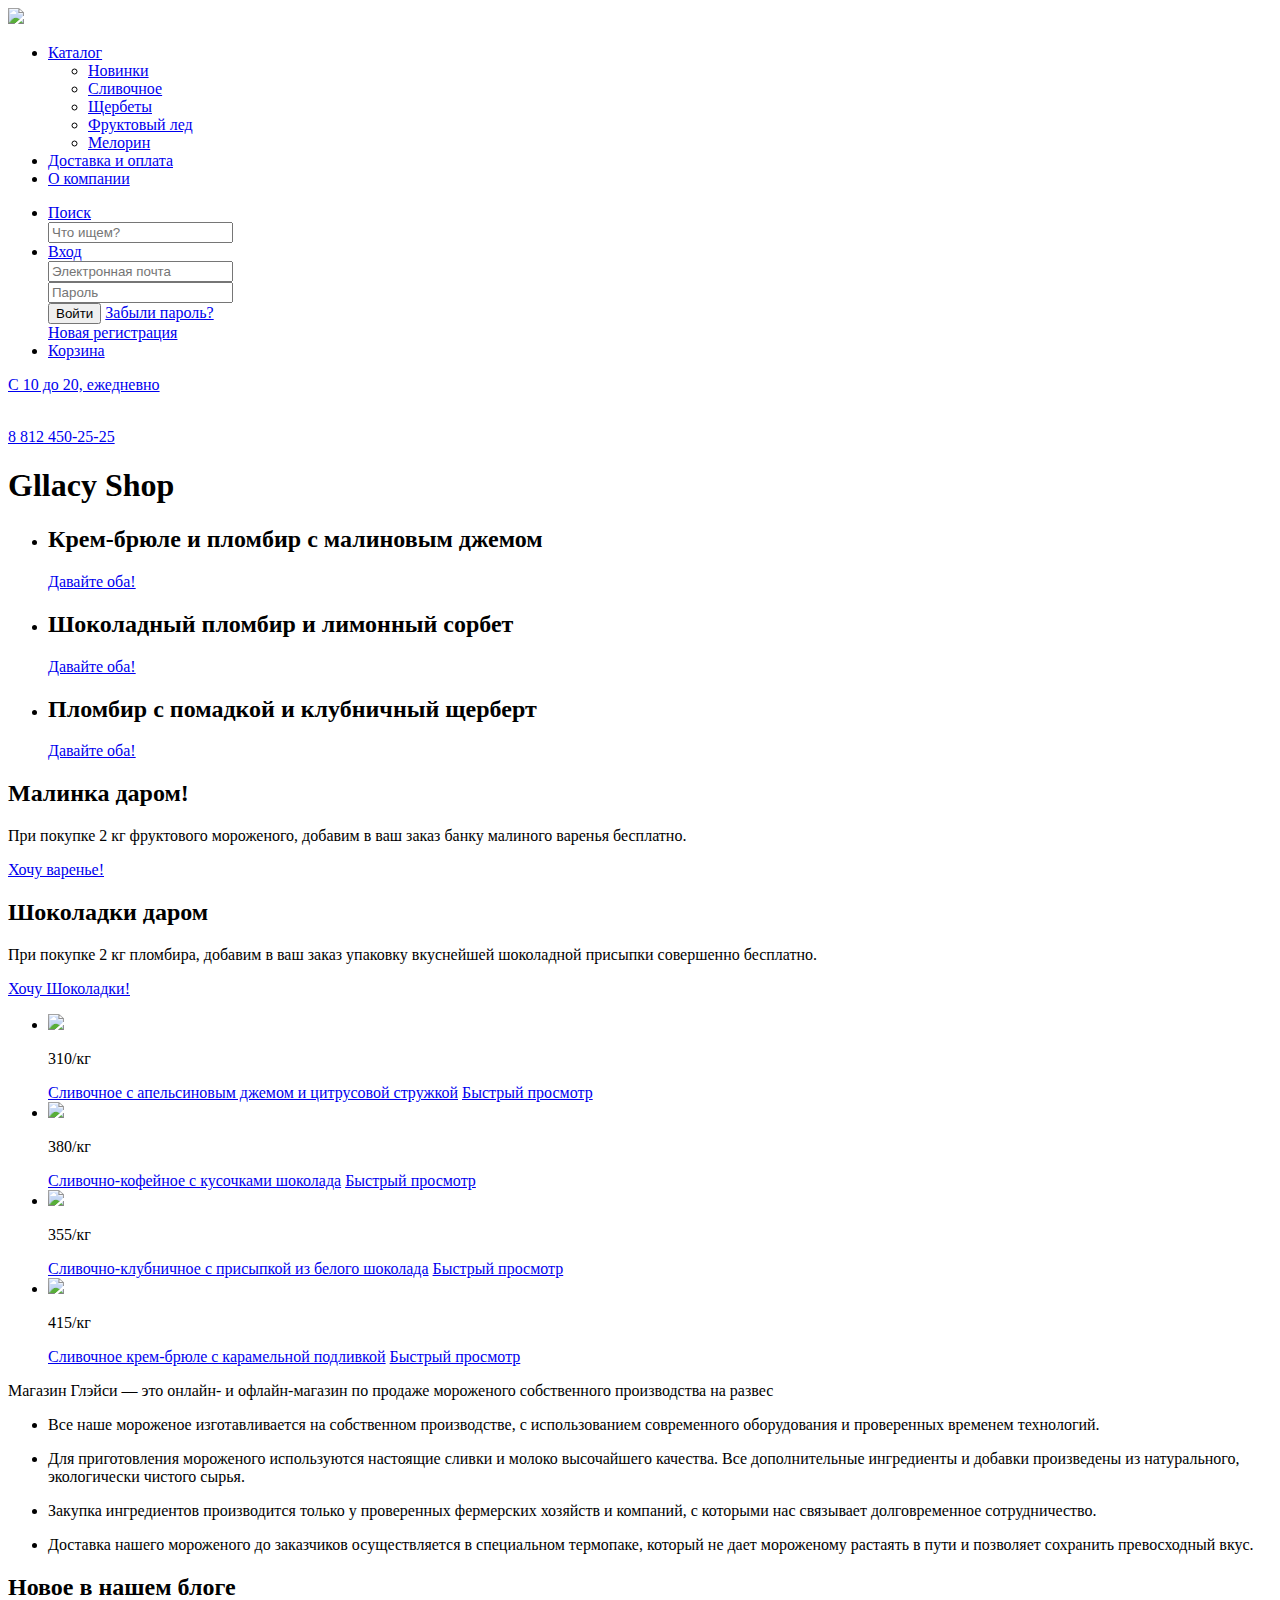
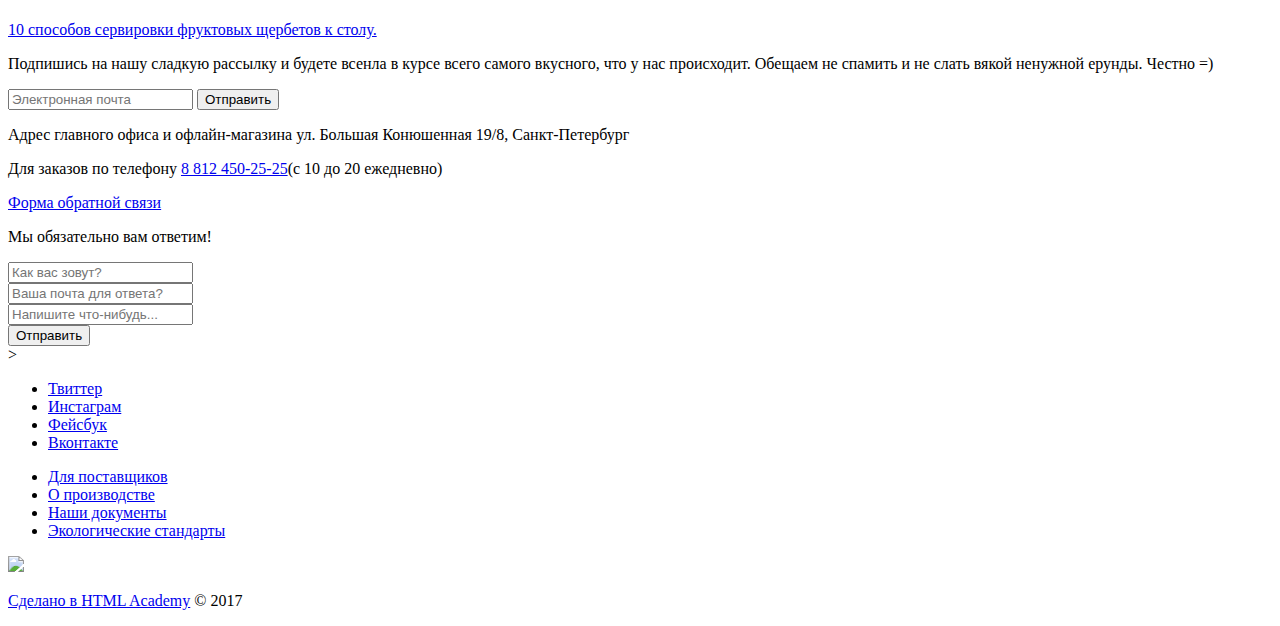
==== index.html @ 9ed61029 "initial layout" ====
<!DOCTYPE html>
<html lang="ru">

<head>
    <meta charset="utf-8">
    <title>Gllacy Shop</title>
</head>

<body>
    <header class="main-header">
        <nav class="main-navigation">
            <a class="main-header-logo">
                <img src="img/">
            </a>
            <ul class="site-navigation">
                <li><a href="catalog.html">Каталог</a></li>
                <ul class="catalog-navigation">
                    <li><a href="Ссылка">Новинки</a></li>
                    <li><a href="Ссылка">Сливочное</a></li>
                    <li><a href="=Ссылка">Щербеты</a></li>
                    <li><a href="Ссылка">Фруктовый лед</a></li>
                    <li><a href="Ссылка">Мелорин</a></li>
                </ul>
                <li><a href="shipping_payment.html">Доставка и оплата</a></li>
                <li><a href="company.html">О компании</a></li>
            </ul>
        </nav>
        <section class="user-block">
            <ul class="user-navigation">
                <li>
                    <a href="search.html">Поиск</a>
                    <form action="########" method="get">
                        <input type="search" name="search" placeholder="Что ищем?">
                    </form>
                </li>
                <li>
                    <a href="login.html">Вход</a>
                    <form action="######" method="post">
                        <input type="email" name="login" placeholder="Электронная почта">
                        <br>
                        <input type="password" name="password" placeholder="Пароль">
                        <br>
                        <input type="submit" value="Войти" class="btn">
                        <a href="#####">Забыли пароль?</a>
                        <br>
                        <a href="####3">Новая регистрация</a>
                    </form>
                </li>
                <li><a href="bucket.html">Корзина</li>
            </ul>
        </section>
        <div class="schedule">
            <p>С 10 до 20, ежедневно</p><br>
            <a href="tel:+78124502525">8 812 450-25-25</a>
        </div>
    </header>
    <main>
        <section class="slider">
            <h1 class="hidden">Gllacy Shop</h1>
            <ul class="slider_list">
                <li class="slider_list_item>">
                    <h2>Крем-брюле и пломбир с малиновым джемом</h2>
                    <a href="Ссылка">Давайте оба!</a>
                </li>
                <li class="slider_list_item">
                    <h2>Шоколадный пломбир и лимонный сорбет</h2>
                    <a href="Ссылка">Давайте оба!</a>
                </li>
                <li class="slider_list_item">
                    <h2>Пломбир с помадкой и клубничный щерберт</h2>
                    <a href="Ссылка" class="btn">Давайте оба!</a>
                </li>
            </ul>
        </section>
        <section class="stock">
            <div>
                <h2>Малинка даром!</h2>
                <p>При покупке 2 кг фруктового мороженого,
                    добавим в ваш заказ банку малиного варенья бесплатно.</p>
                <a href="Ссылка" class="btn">Хочу варенье!</a>
            </div>
            <div>
                <h2>Шоколадки даром</h2>
                <p>При покупке 2 кг пломбира,
                    добавим в ваш заказ упаковку вкуснейшей шоколадной присыпки совершенно бесплатно.</p>
                <a href="Ссылка" class="btn">Хочу Шоколадки!</a>
            </div>
        </section>
        <section class="hits">
            <ul>
                <li>
                    <img src="Ссылка">
                    <p>310<span class="kg">/кг</span></p>
                    <a href="Ссылка">Сливочное с апельсиновым джемом и цитрусовой стружкой</a>
                    <a href="Ссылка">Быстрый просмотр</a>
                </li>
                <li>
                    <img src="Ссылка">
                    <p>380<span class="kg">/кг</span></p>
                    <a href="Ссылка">Сливочно-кофейное с кусочками шоколада</a>
                    <a href="Ссылка">Быстрый просмотр</a>
                </li>
                <li>
                    <img src="Ссылка">
                    <p>355<span class="kg">/кг</span></p>
                    <a href="Ссылка">Сливочно-клубничное с присыпкой из белого шоколада</a>
                    <a href="Ссылка">Быстрый просмотр</a>
                </li>
                <li>
                    <img src="Ссылка">
                    <p>415<span class="kg">/кг</span></p>
                    <a href="Ссылка">Сливочное крем-брюле с карамельной подливкой</a>
                    <a href="Ссылка">Быстрый просмотр</a>
                </li>
            </ul>
        </section>
        <section class="advantages">
            <p>Магазин Глэйси — это онлайн- и офлайн-магазин по продаже мороженого собственного производства
                на развес</p>
            <ul>
                <li>
                    <p>Все наше мороженое изготавливается на собственном производстве,
                        с использованием современного оборудования и проверенных временем технологий.</p>
                </li>
                <li>
                    <p>Для приготовления мороженого используются настоящие сливки и молоко высочайшего качества.
                        Все дополнительные ингредиенты и добавки произведены из натурального,
                        экологически чистого сырья.</p>
                </li>
                <li>
                    <p>Закупка ингредиентов производится только у проверенных фермерских хозяйств и компаний,
                        с которыми нас связывает долговременное сотрудничество.</p>
                </li>
                <li>
                    <p>Доставка нашего мороженого до заказчиков осуществляется в специальном термопаке,
                        который не дает мороженому растаять в пути и позволяет сохранить превосходный вкус.</p>
                </li>
            </ul>
        </section>
        <article class="blog">
            <h2>Новое в нашем блоге</h2>
            <a href="Ссылка">10 способов сервировки фруктовых щербетов к столу.</a>
        </article>
        <section class="mailing">
            <p>Подпишись на нашу сладкую рассылку и будете всенла в курсе всего самого вкусного,
                что у нас происходит. Обещаем не спамить и не слать вякой ненужной ерунды. Честно =)</p>
            <form action="####" method="post">
                <input type="email" placeholder="Электронная почта">
                <input type="button" value="Отправить" class="btn">
            </form>
        </section>
        <section class="map">
            <div class="feedback">
                <p>Адрес главного офиса и офлайн-магазина ул. Большая Конюшенная 19/8, Санкт-Петербург</p>
                <p>Для заказов по телефону <a href="tel:+78124502525">8 812 450-25-25</a>(с 10 до 20 ежедневно)</p>
                <a href="####" class="btn">Форма обратной связи</a>
                <div class="feedback-form">
                    <form action="####" method="post">
                        <p>Мы обязательно вам ответим!</p>
                        <input type="text" name="name" placeholder="Как вас зовут?">
                        <br>
                        <input type="email" name="email" placeholder="Ваша почта для ответа?">
                        <br>
                        <input type="text" name="message" placeholder="Напишите что-нибудь...">
                        <br>
                        <input type="button" value="Отправить" class="btn">
                        <br>
                    </form>>
                </div>
            </div>
        </section>
    </main>
    <footer>
        <section class="socials">
            <ul>
                <li>
                    <a href="Ссылка">Твиттер</a>
                </li>
                <li>
                    <a href="Ссылка">Инстаграм</a>
                </li>
                <li>
                    <a href="Ссылка">Фейсбук</a>
                </li>
                <li>
                    <a href="Ссылка">Вконтакте</a>
                </li>
            </ul>
        </section>
        <section class="documents">
            <ul>
                <li>
                    <a href="Ссылка">Для поставщиков</a>
                </li>
                <li>
                    <a href="Ссылка">О производстве</a>
                </li>
                <li>
                    <a href="Ссылка">Наши документы</a>
                </li>
                <li>
                    <a href="Ссылка">Экологические стандарты</a>
                </li>
            </ul>
        </section>
        <div class="logo-html">
            <a href="####">
                <img src="####">
                <p>
                    Сделано в <a href="###">HTML Academy</a> © 2017
                </p>
            </a>
        </div>
    </footer>
</body>

</html>
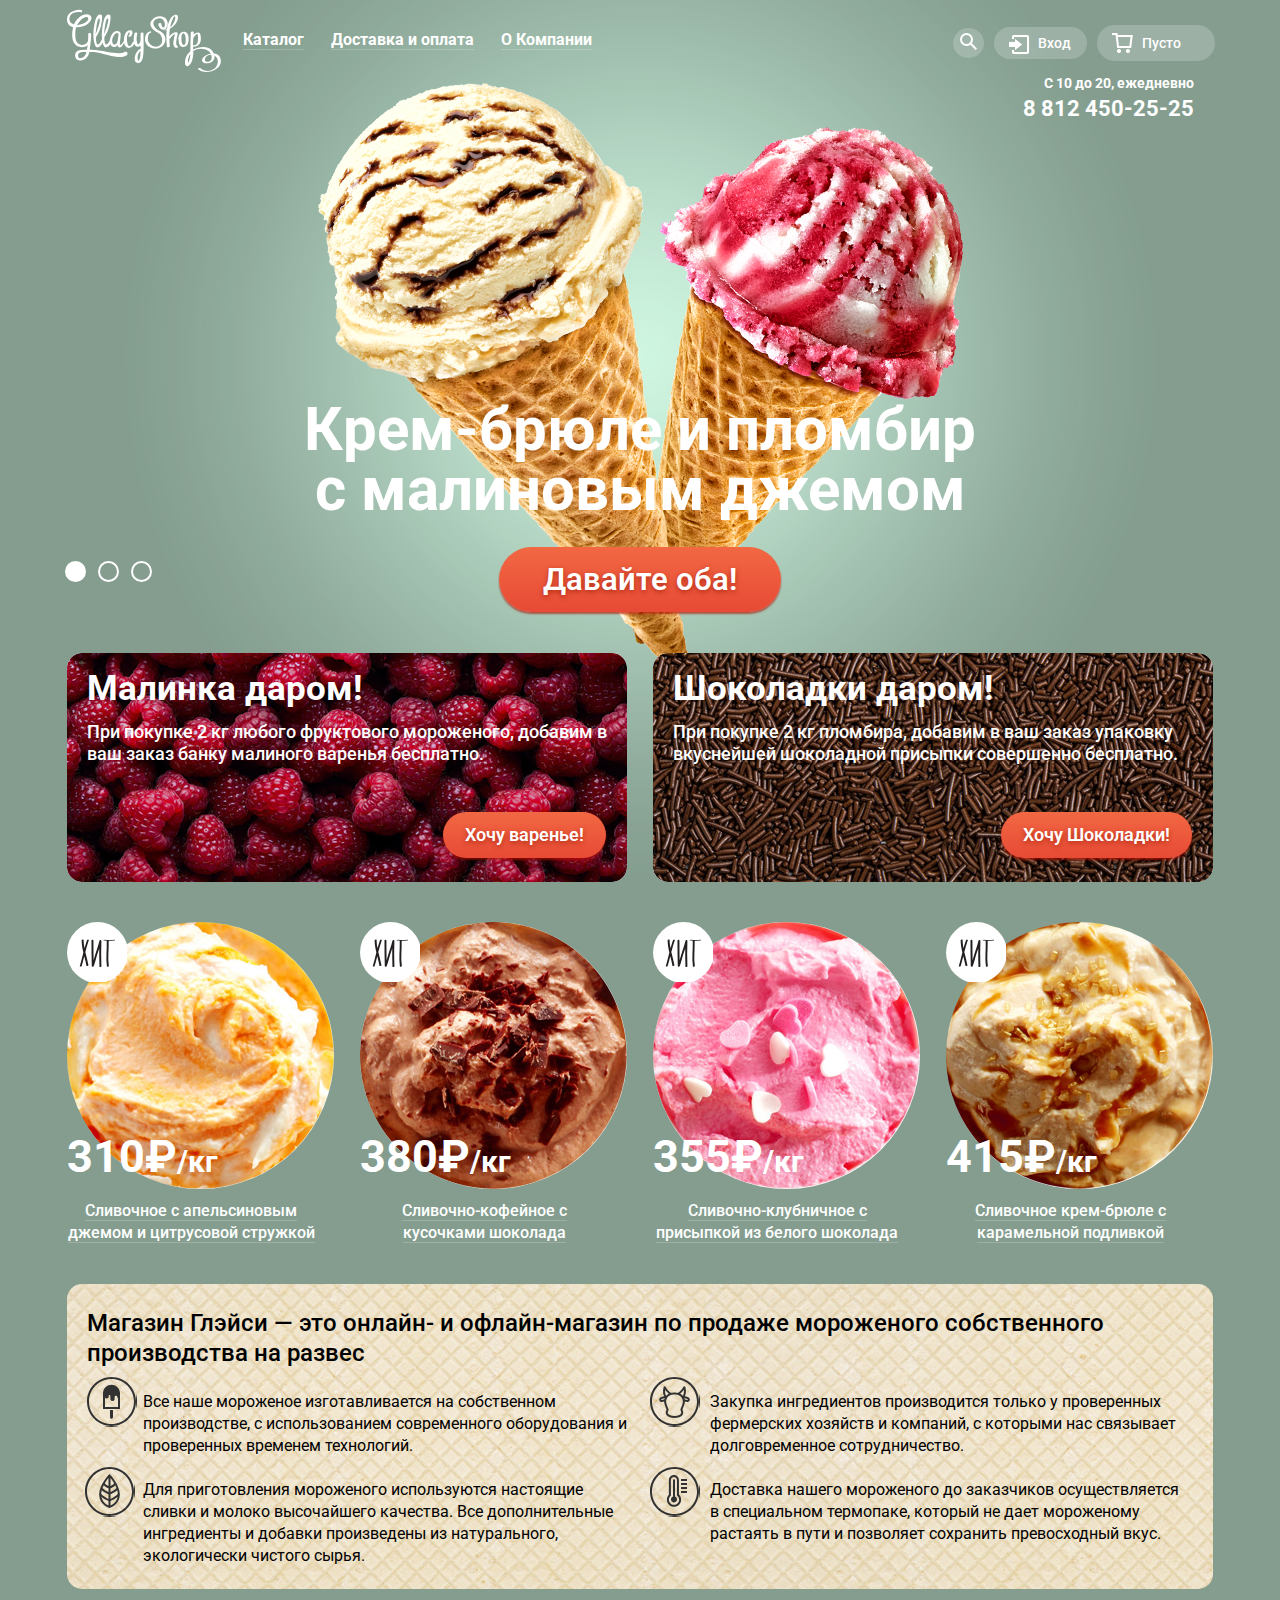
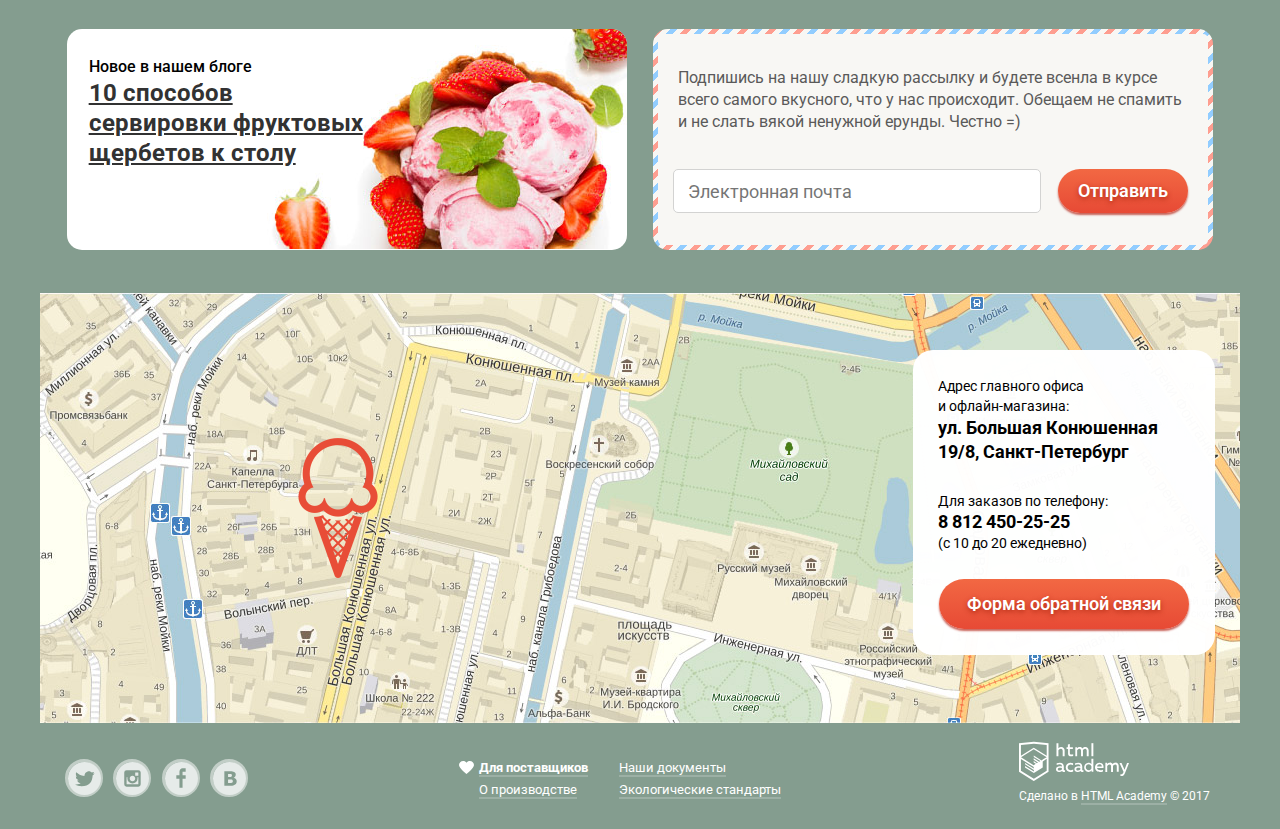
==== commit 06d422d2: "added html, css, js" ====
--- a/index.html
+++ b/index.html
@@ -4,214 +4,317 @@
 <head>
     <meta charset="utf-8">
     <title>Gllacy Shop</title>
+    <link href="https://fonts.googleapis.com/css?family=Roboto:400,500,700&display=swap&subset=cyrillic"
+        rel="stylesheet">
+    <link href="css/normalize.css" rel="stylesheet">
+    <link href="css/style.min.css" rel="stylesheet">
 </head>
 
 <body>
-    <header class="main-header">
-        <nav class="main-navigation">
-            <a class="main-header-logo">
-                <img src="img/">
-            </a>
-            <ul class="site-navigation">
-                <li><a href="catalog.html">Каталог</a></li>
-                <ul class="catalog-navigation">
-                    <li><a href="Ссылка">Новинки</a></li>
-                    <li><a href="Ссылка">Сливочное</a></li>
-                    <li><a href="=Ссылка">Щербеты</a></li>
-                    <li><a href="Ссылка">Фруктовый лед</a></li>
-                    <li><a href="Ссылка">Мелорин</a></li>
-                </ul>
-                <li><a href="shipping_payment.html">Доставка и оплата</a></li>
-                <li><a href="company.html">О компании</a></li>
-            </ul>
-        </nav>
-        <section class="user-block">
-            <ul class="user-navigation">
-                <li>
-                    <a href="search.html">Поиск</a>
-                    <form action="########" method="get">
-                        <input type="search" name="search" placeholder="Что ищем?">
-                    </form>
-                </li>
-                <li>
-                    <a href="login.html">Вход</a>
-                    <form action="######" method="post">
-                        <input type="email" name="login" placeholder="Электронная почта">
-                        <br>
-                        <input type="password" name="password" placeholder="Пароль">
-                        <br>
-                        <input type="submit" value="Войти" class="btn">
-                        <a href="#####">Забыли пароль?</a>
-                        <br>
-                        <a href="####3">Новая регистрация</a>
-                    </form>
-                </li>
-                <li><a href="bucket.html">Корзина</li>
-            </ul>
-        </section>
-        <div class="schedule">
-            <p>С 10 до 20, ежедневно</p><br>
-            <a href="tel:+78124502525">8 812 450-25-25</a>
-        </div>
-    </header>
-    <main>
-        <section class="slider">
-            <h1 class="hidden">Gllacy Shop</h1>
-            <ul class="slider_list">
-                <li class="slider_list_item>">
-                    <h2>Крем-брюле и пломбир с малиновым джемом</h2>
-                    <a href="Ссылка">Давайте оба!</a>
-                </li>
-                <li class="slider_list_item">
-                    <h2>Шоколадный пломбир и лимонный сорбет</h2>
-                    <a href="Ссылка">Давайте оба!</a>
-                </li>
-                <li class="slider_list_item">
-                    <h2>Пломбир с помадкой и клубничный щерберт</h2>
-                    <a href="Ссылка" class="btn">Давайте оба!</a>
-                </li>
-            </ul>
-        </section>
-        <section class="stock">
-            <div>
-                <h2>Малинка даром!</h2>
-                <p>При покупке 2 кг фруктового мороженого,
-                    добавим в ваш заказ банку малиного варенья бесплатно.</p>
-                <a href="Ссылка" class="btn">Хочу варенье!</a>
+    <input class="visually-hidden" type="radio" id="product-1" name="toggle" checked>
+    <input class="visually-hidden" type="radio" id="product-2" name="toggle">
+    <input class="visually-hidden" type="radio" id="product-3" name="toggle">
+    <div class="wrapper-index">
+        <header class="main-header">
+            <nav class="main-navigation">
+                <a><img src="img/Logo.svg" class="main-header-logo" alt="Gllacy Shop"></a>
+                <ul class="site-navigation">
+                    <li>
+                        <a href="catalog.html">Каталог</a>
+                        <ul class="catalog-navigation">
+                            <li><a href="catalog.html">Новинки</a></li>
+                            <li><a href="catalog.html">Сливочное</a></li>
+                            <li><a href="catalog.html">Щербеты</a></li>
+                            <li><a href="catalog.html">Фруктовый лед</a></li>
+                            <li><a href="catalog.html">Мелорин</a></li>
+                        </ul>
+                    </li>
+                    <li><a href="#">Доставка и оплата</a></li>
+                    <li><a href="#">О Компании</a></li>
+                </ul>
+            </nav>
+            <section class="user-block">
+                <ul class="user-navigation">
+                    <li class="search">
+                        <a href="#">
+                            <span class="visually-hidden">Поиск</span>
+                            <svg xmlns="http://www.w3.org/2000/svg" xmlns:xlink="http://www.w3.org/1999/xlink"
+                                width="17" height="17" viewBox="0 0 17 17">
+                                <path fill="#FFF"
+                                    d="M16.958 15.527L11.75 10.32A6.455 6.455 0 0 0 13 6.5 6.5 6.5 0 1 0 6.5 13a6.465 6.465 0 0 0 3.839-1.263l5.205 5.204 1.414-1.414zM6.5 11C4.019 11 2 8.981 2 6.5S4.019 2 6.5 2 11 4.019 11 6.5 8.981 11 6.5 11z" />
+                            </svg>
+                        </a>
+                        <section class="search-popup">
+                            <form name="search" action="#" method="get">
+                                <label class="visually-hidden" for="search">Поиск</label>
+                                <input type="search" name="search-field" placeholder="Что ищем?" id="search"
+                                    class="field">
+                            </form>
+                        </section>
+                    </li>
+                    <li class="entrance">
+                        <a href="#" class="entrance-button">
+                            <span class="userNav-icons">Вход</span>
+                        </a>
+                        <section class="login-section">
+                            <form action="#" method="post" class="login-section-form">
+                                <div class="logpass-form">
+                                    <label class="visually-hidden" for="login">Электронная почта</label>
+                                    <input type="email" name="login" placeholder="Электронная почта" id="login"
+                                        class="field" required>
+                                </div>
+                                <div class="logpass-form">
+                                    <label class="visually-hidden" for="pass">Пароль</label>
+                                    <input type="password" name="password" placeholder="Пароль" id="pass" class="field"
+                                        required>
+                                </div>
+                                <div class="login-bottom">
+                                    <button type="submit" class="button">Войти</button>
+                                    <div>
+                                        <a href="#">Забыли пароль?</a>
+                                        <a href="#">Новая регистрация</a>
+                                    </div>
+                                </div>
+                            </form>
+                        </section>
+                    </li>
+                    <li class="bucket bucket-empty">
+                        <a href="#" class="bucket-icon">
+                            <span class="userNav-icons">Пусто</span>
+                            <span class="visually-hidden">Корзина</span>
+                        </a>
+                    </li>
+                </ul>
+            </section>
+            <div class="schedule">
+                <p>С 10 до 20, ежедневно</p>
+                <a href="tel:+78124502525">8 812 450-25-25</a>
             </div>
-            <div>
-                <h2>Шоколадки даром</h2>
-                <p>При покупке 2 кг пломбира,
-                    добавим в ваш заказ упаковку вкуснейшей шоколадной присыпки совершенно бесплатно.</p>
-                <a href="Ссылка" class="btn">Хочу Шоколадки!</a>
+        </header>
+        <main class="container">
+            <section class="slider">
+                <div class="slider-controls">
+                    <label for="product-1">Первый</label>
+                    <label for="product-2">Второй</label>
+                    <label for="product-3">Третий</label>
+                </div>
+                <ul class="slider-list">
+                    <li class="slider-item slide" id="slide1">
+                        <h3>Крем-брюле и пломбир с малиновым джемом</h3>
+                        <a class="button slide-button" href="catalog.html">Давайте оба!</a>
+                    </li>
+                    <li class="slider-item slide" id="slide2">
+                        <h3>Шоколадный пломбир и лимонный сорбет</h3>
+                        <a class="button slide-button" href="catalog.html">Давайте оба!</a>
+                    </li>
+                    <li class="slider-item slide" id="slide3">
+                        <h3>Пломбир с помадкой и клубничный щерберт</h3>
+                        <a class="button slide-button" href="catalog.html">Давайте оба!</a>
+                    </li>
+                </ul>
+            </section>
+            <h1 class="visually-hidden">Gllacy Shop магазин мороженого</h1>
+            <section class="stock">
+                <h2 class="visually-hidden">Акции и спецпредложения</h2>
+                <div class="rectangle-block">
+                    <h3>Малинка даром!</h3>
+                    <p>При покупке 2 кг любого фруктового мороженого,
+                        добавим в ваш заказ банку малиного варенья бесплатно.</p>
+                    <a href="catalog.html" class="button button-stock">Хочу варенье!</a>
+                </div>
+                <div class="rectangle-block">
+                    <h3>Шоколадки даром!</h3>
+                    <p>При покупке 2 кг пломбира,
+                        добавим в ваш заказ упаковку вкуснейшей шоколадной присыпки совершенно бесплатно.</p>
+                    <a href="catalog.html" class="button button-stock">Хочу Шоколадки!</a>
+                </div>
+            </section>
+            <section class="ice-cream hits">
+                <h3 class="visually-hidden">Хиты из магазина Gllacy</h3>
+                <ul>
+                    <li>
+                        <img src="img/hit-ice-cream_1.jpg" alt="Сливочное с апельсиновым джемом и цитрусовой
+                        стружкой">
+                        <p class="price">310&#8381;<span class="kg">/кг</span></p>
+                        <p class="ice-cream-text"><a href="catalog.html">Сливочное с апельсиновым джемом и цитрусовой
+                                стружкой</a></p>
+                        <a href="catalog.html" class="button button-card">Быстрый просмотр</a>
+                    </li>
+                    <li>
+                        <img src="img/hit-ice-cream_2.jpg" alt="Сливочно-кофейное с кусочками шоколада">
+                        <p class="price">380&#8381;<span class="kg">/кг</span></p>
+                        <p class="ice-cream-text"><a href="catalog.html">Сливочно-кофейное с кусочками шоколада</a></p>
+                        <a href="catalog.html" class="button button-card">Быстрый просмотр</a>
+                    </li>
+                    <li>
+                        <img src="img/hit-ice-cream_3.jpg" alt="Сливочно-клубничное с присыпкой из белого
+                        шоколада">
+                        <p class="price">355&#8381;<span class="kg">/кг</span></p>
+                        <p class="ice-cream-text"><a href="catalog.html">Сливочно-клубничное с присыпкой из белого
+                                шоколада</a></p>
+                        <a href="catalog.html" class="button button-card">Быстрый просмотр</a>
+                    </li>
+                    <li>
+                        <img src="img/hit-ice-cream_4.jpg" alt="Сливочное крем-брюле с карамельной
+                        подливкой">
+                        <p class="price">415&#8381;<span class="kg">/кг</span></p>
+                        <p class="ice-cream-text"><a href="catalog.html">Сливочное крем-брюле с карамельной
+                                подливкой</a></p>
+                        <a href="catalog.html" class="button button-card">Быстрый просмотр</a>
+                    </li>
+                </ul>
+            </section>
+            <section class="advantages">
+                <h2>Магазин Глэйси — это онлайн- и офлайн-магазин по продаже мороженого собственного производства
+                    на развес</h2>
+                <ul>
+                    <li>
+                        <p>Все наше мороженое изготавливается на собственном производстве,
+                            с использованием современного оборудования и проверенных временем технологий.</p>
+                    </li>
+                    <li>
+                        <p>Закупка ингредиентов производится только у проверенных фермерских хозяйств и компаний,
+                            с которыми нас связывает долговременное сотрудничество.</p>
+                    </li>
+                    <li>
+                        <p>Для приготовления мороженого используются настоящие сливки и молоко высочайшего качества.
+                            Все дополнительные ингредиенты и добавки произведены из натурального,
+                            экологически чистого сырья.</p>
+                    </li>
+                    <li>
+                        <p>Доставка нашего мороженого до заказчиков осуществляется в специальном термопаке,
+                            который не дает мороженому растаять в пути и позволяет сохранить превосходный вкус.</p>
+                    </li>
+                </ul>
+            </section>
+            <section class="additional-info">
+                <article class="blog">
+                    <h3>Новое в нашем блоге</h3>
+                    <a href="Ссылка">10 способов сервировки фруктовых щербетов к столу</a>
+                </article>
+                <section class="mailing">
+                    <h3 class="visually-hidden">Почтовая рассылка</h3>
+                    <div class="background-blog">
+                        <p>Подпишись на нашу сладкую рассылку и будете всенла в курсе всего самого вкусного,
+                            что у нас происходит. Обещаем не спамить и не слать вякой ненужной ерунды. Честно =)</p>
+                        <form action="#" method="post">
+                            <input type="email" placeholder="Электронная почта" class="email-place field" required>
+                            <button type="submit" class="button button-mail">Отправить</button>
+                        </form>
+                    </div>
+                </section>
+            </section>
+            <section class="map">
+                <h3 class="visually-hidden">Местонахождение магазина Gllacy</h3>
+                <iframe
+                    src="https://www.google.com/maps/embed?pb=!1m18!1m12!1m3!1d1497.2521644291255!2d30.323562654262417!3d59.93891391228597!2m3!1f0!2f0!3f0!3m2!1i1024!2i768!4f13.1!3m3!1m2!1s0x4696310fca145cc1%3A0x42b32648d8238007!2z0JHQvtC70YzRiNCw0Y8g0JrQvtC90Y7RiNC10L3QvdCw0Y8g0YPQuy4sIDE5LzgsINCh0LDQvdC60YIt0J_QtdGC0LXRgNCx0YPRgNCzLCAxOTExODY!5e0!3m2!1sru!2sru!4v1574686358685!5m2!1sru!2sru"
+                    width="1200" height="430" style="border:0;" allowfullscreen=""></iframe>
+                <div class="feedback">
+                    <p>Адрес главного офиса<br>и офлайн-магазина:<br><span>ул. Большая Конюшенная 19/8,
+                            Санкт-Петербург</span></p>
+                    <p>Для заказов по телефону:<br><a href="tel:+78124502525" class="telephone">8 812
+                            450-25-25</a><br>(с 10 до 20
+                        ежедневно)</p>
+                    <a href="#" class="feedback-open button">Форма обратной связи</a>
+                    <div class="feedback-form">
+                        <form action="#" method="post" class="feedback-form-opened">
+                            <h3>Мы обязательно вам ответим!</h3>
+                            <button class="feedback-form-close" type="button">Закрыть</button>
+                            <label class="visually-hidden" for="response-name">Как вас зовут?</label>
+                            <input type="text" name="name" placeholder="Как вас зовут?" id="response-name"
+                                class="field">
+                            <label class="visually-hidden" for="response-email">Ваша почта для ответа?</label>
+                            <input type="email" name="email" placeholder="Ваша почта для ответа?" id="response-email"
+                                class="field">
+                            <label class="visually-hidden" for="response">Напишите что-нибудь</label>
+                            <textarea name="message" placeholder="Напишите что-нибудь..." id="response"
+                                class="field"></textarea>
+                            <button type="submit" class="button">Отправить</button>
+                        </form>
+                    </div>
+                    <div class="overlay"></div>
+                </div>
+            </section>
+        </main>
+        <footer>
+            <section class="socials">
+                <ul>
+                    <li>
+                        <a href="https://twitter.com/">
+                            <span class="visually-hidden">Twitter</span>
+                            <svg xmlns="http://www.w3.org/2000/svg" width="34" height="34" viewBox="0 0 33 33">
+                                <path class="icon-path"
+                                    d="M16 0C7.164 0 0 7.164 0 16c0 8.837 7.164 16 16 16 8.837 0 16-7.163 16-16 0-8.836-7.163-16-16-16zm7.944 12.809c-.251 6.516-3.463 10.832-10.992 10.702h-.486c-.447 0-4.543-.443-5.344-1.823 2.479.19 4.247-.406 5.12-1.136-1.048-.289-2.923-.461-3.251-2.848.384.104.618.221 1.299.113-1.307-.824-2.758-1.519-2.679-3.643.311.317 1.164.518 1.46.457-.768-.233-2.149-3.244-.974-4.781 1.984 1.79 4.075 3.482 7.804 3.643.227-2.214 1.24-3.699 3.168-4.325 1.84-.479 3.255.26 3.901 1.138.737-.224 1.453-.466 2.193-.685-.004.833-.569 1.463-.935 1.709.747.165 1.423-.475 1.423-.475-.184.963-1.094 1.725-1.707 1.954z" />
+                            </svg>
+                        </a>
+                    </li>
+                    <li>
+                        <a href="https://instagram.com">
+                            <span class="visually-hidden">Instagram</span>
+                            <svg xmlns="http://www.w3.org/2000/svg" width="34" height="34" viewBox="0 0 33 33">
+                                <g class="icon-path">
+                                    <path
+                                        d="M20.916 16a4.938 4.938 0 1 1-9.877 0c0-.394.051-.773.138-1.14h-.897v6.838h11.396V14.86h-.897c.086.367.137.746.137 1.14z" />
+                                    <path
+                                        d="M15.978 18.659c1.466 0 2.659-1.193 2.659-2.659s-1.193-2.659-2.659-2.659c-1.466 0-2.659 1.193-2.659 2.659s1.192 2.659 2.659 2.659zM18.637 10.302h3.039v3.039h-3.039z" />
+                                    <path
+                                        d="M16 0C7.164 0 0 7.164 0 16c0 8.837 7.164 16 16 16 8.837 0 16-7.163 16-16 0-8.836-7.163-16-16-16zm7.955 21.698a2.285 2.285 0 0 1-2.279 2.279H10.279A2.285 2.285 0 0 1 8 21.698V10.302a2.286 2.286 0 0 1 2.279-2.279h11.396a2.286 2.286 0 0 1 2.279 2.279v11.396z" />
+                                </g>
+                            </svg>
+                        </a>
+                    </li>
+                    <li>
+                        <a href="https://facebook.com">
+                            <span class="visually-hidden">Facebook</span>
+                            <svg xmlns="http://www.w3.org/2000/svg" width="34" height="34" viewBox="0 0 33 33">
+                                <path class="icon-path"
+                                    d="M16 0C7.164 0 0 7.163 0 16s7.164 16 16 16c8.837 0 16-7.164 16-16S24.837 0 16 0zm4.062 9.455h-3.021v3.444h3.021v3.445h-3.021v8.61H14.02v-8.61H11v-3.445h3.021V9.455c0-1.902 1.353-3.445 3.021-3.445h3.021v3.445z" />
+                            </svg>
+                        </a>
+                    </li>
+                    <li>
+                        <a href="https://vk.com">
+                            <span class="visually-hidden">Vk</span>
+                            <svg xmlns="http://www.w3.org/2000/svg" width="34" height="34" viewBox="0 0 33 33">
+                                <g class="icon-path">
+                                    <path
+                                        d="M16.637 14.495c.402-.019.719-.082.951-.188.326-.145.54-.33.641-.559.101-.229.15-.496.15-.797 0-.232-.058-.465-.174-.697-.116-.232-.322-.405-.617-.517-.264-.1-.592-.155-.984-.165a76.242 76.242 0 0 0-1.652-.014h-.339v2.965h.565c.571 0 1.057-.009 1.459-.028zM18.118 17.084c-.282-.081-.672-.125-1.166-.132a127.97 127.97 0 0 0-1.55-.009h-.79v3.493h.264c1.014 0 1.74-.003 2.18-.009a3.2 3.2 0 0 0 1.212-.245c.377-.157.633-.364.774-.625s.214-.562.214-.9c0-.446-.088-.788-.261-1.03-.17-.241-.464-.423-.877-.543z" />
+                                    <path
+                                        d="M16 0C7.164 0 0 7.164 0 16c0 8.837 7.164 16 16 16 8.837 0 16-7.163 16-16 0-8.836-7.163-16-16-16zm6.602 20.531a3.73 3.73 0 0 1-1.124 1.327c-.552.415-1.161.71-1.823.886s-1.501.264-2.519.264h-6.121V8.987h5.443c1.13 0 1.957.038 2.48.113a5.126 5.126 0 0 1 1.561.5c.533.27.929.632 1.189 1.087.26.455.392.975.392 1.558 0 .678-.179 1.278-.536 1.795-.358.518-.863.92-1.517 1.208v.075c.917.182 1.642.559 2.179 1.13.537.571.807 1.325.807 2.261 0 .678-.138 1.283-.411 1.817z" />
+                                </g>
+                            </svg>
+                        </a>
+                    </li>
+                </ul>
+            </section>
+            <section class="documents">
+                <ul>
+                    <li>
+                        <a href="#"><span class="provider">Для поставщиков</span></a>
+                    </li>
+                    <li>
+                        <a href="#">Наши документы</a>
+                    </li>
+                    <li>
+                        <a href="#">О производстве</a>
+                    </li>
+                    <li>
+                        <a href="#">Экологические стандарты</a>
+                    </li>
+                </ul>
+            </section>
+            <div class="logo-html">
+                <a href="#" aria-label="HTML Academy">
+                    <img src="img/logo-htmlacademy-small.svg" alt="htmlacademy">
+                </a>
+                <p>
+                    Сделано в <a href="#">HTML Academy</a> © 2017
+                </p>
             </div>
-        </section>
-        <section class="hits">
-            <ul>
-                <li>
-                    <img src="Ссылка">
-                    <p>310<span class="kg">/кг</span></p>
-                    <a href="Ссылка">Сливочное с апельсиновым джемом и цитрусовой стружкой</a>
-                    <a href="Ссылка">Быстрый просмотр</a>
-                </li>
-                <li>
-                    <img src="Ссылка">
-                    <p>380<span class="kg">/кг</span></p>
-                    <a href="Ссылка">Сливочно-кофейное с кусочками шоколада</a>
-                    <a href="Ссылка">Быстрый просмотр</a>
-                </li>
-                <li>
-                    <img src="Ссылка">
-                    <p>355<span class="kg">/кг</span></p>
-                    <a href="Ссылка">Сливочно-клубничное с присыпкой из белого шоколада</a>
-                    <a href="Ссылка">Быстрый просмотр</a>
-                </li>
-                <li>
-                    <img src="Ссылка">
-                    <p>415<span class="kg">/кг</span></p>
-                    <a href="Ссылка">Сливочное крем-брюле с карамельной подливкой</a>
-                    <a href="Ссылка">Быстрый просмотр</a>
-                </li>
-            </ul>
-        </section>
-        <section class="advantages">
-            <p>Магазин Глэйси — это онлайн- и офлайн-магазин по продаже мороженого собственного производства
-                на развес</p>
-            <ul>
-                <li>
-                    <p>Все наше мороженое изготавливается на собственном производстве,
-                        с использованием современного оборудования и проверенных временем технологий.</p>
-                </li>
-                <li>
-                    <p>Для приготовления мороженого используются настоящие сливки и молоко высочайшего качества.
-                        Все дополнительные ингредиенты и добавки произведены из натурального,
-                        экологически чистого сырья.</p>
-                </li>
-                <li>
-                    <p>Закупка ингредиентов производится только у проверенных фермерских хозяйств и компаний,
-                        с которыми нас связывает долговременное сотрудничество.</p>
-                </li>
-                <li>
-                    <p>Доставка нашего мороженого до заказчиков осуществляется в специальном термопаке,
-                        который не дает мороженому растаять в пути и позволяет сохранить превосходный вкус.</p>
-                </li>
-            </ul>
-        </section>
-        <article class="blog">
-            <h2>Новое в нашем блоге</h2>
-            <a href="Ссылка">10 способов сервировки фруктовых щербетов к столу.</a>
-        </article>
-        <section class="mailing">
-            <p>Подпишись на нашу сладкую рассылку и будете всенла в курсе всего самого вкусного,
-                что у нас происходит. Обещаем не спамить и не слать вякой ненужной ерунды. Честно =)</p>
-            <form action="####" method="post">
-                <input type="email" placeholder="Электронная почта">
-                <input type="button" value="Отправить" class="btn">
-            </form>
-        </section>
-        <section class="map">
-            <div class="feedback">
-                <p>Адрес главного офиса и офлайн-магазина ул. Большая Конюшенная 19/8, Санкт-Петербург</p>
-                <p>Для заказов по телефону <a href="tel:+78124502525">8 812 450-25-25</a>(с 10 до 20 ежедневно)</p>
-                <a href="####" class="btn">Форма обратной связи</a>
-                <div class="feedback-form">
-                    <form action="####" method="post">
-                        <p>Мы обязательно вам ответим!</p>
-                        <input type="text" name="name" placeholder="Как вас зовут?">
-                        <br>
-                        <input type="email" name="email" placeholder="Ваша почта для ответа?">
-                        <br>
-                        <input type="text" name="message" placeholder="Напишите что-нибудь...">
-                        <br>
-                        <input type="button" value="Отправить" class="btn">
-                        <br>
-                    </form>>
-                </div>
-            </div>
-        </section>
-    </main>
-    <footer>
-        <section class="socials">
-            <ul>
-                <li>
-                    <a href="Ссылка">Твиттер</a>
-                </li>
-                <li>
-                    <a href="Ссылка">Инстаграм</a>
-                </li>
-                <li>
-                    <a href="Ссылка">Фейсбук</a>
-                </li>
-                <li>
-                    <a href="Ссылка">Вконтакте</a>
-                </li>
-            </ul>
-        </section>
-        <section class="documents">
-            <ul>
-                <li>
-                    <a href="Ссылка">Для поставщиков</a>
-                </li>
-                <li>
-                    <a href="Ссылка">О производстве</a>
-                </li>
-                <li>
-                    <a href="Ссылка">Наши документы</a>
-                </li>
-                <li>
-                    <a href="Ссылка">Экологические стандарты</a>
-                </li>
-            </ul>
-        </section>
-        <div class="logo-html">
-            <a href="####">
-                <img src="####">
-                <p>
-                    Сделано в <a href="###">HTML Academy</a> © 2017
-                </p>
-            </a>
-        </div>
-    </footer>
+        </footer>
+    </div>
+    <script src="js/entrance-script.min.js"></script>
+    <script src="js/feedback-script.min.js"></script>
 </body>
 
 </html>--- a/css/style.min.css
+++ b/css/style.min.css
@@ -0,0 +1 @@
+@-webkit-keyframes bounce{0%{-webkit-transform:translate(-50%,-2000px);transform:translate(-50%,-2000px)}70%{-webkit-transform:translate(-50%,30px);transform:translate(-50%,30px)}90%{-webkit-transform:translate(-50%,-50%);transform:translate(-50%,-50%)}}@keyframes bounce{0%{-webkit-transform:translate(-50%,-2000px);transform:translate(-50%,-2000px)}70%{-webkit-transform:translate(-50%,30px);transform:translate(-50%,30px)}90%{-webkit-transform:translate(-50%,-50%);transform:translate(-50%,-50%)}}@-webkit-keyframes shake{0%,to{-webkit-transform:translate(-50%,-50%);transform:translate(-50%,-50%)}10%,30%,50%,70%,90%{-webkit-transform:translate(-55%,-50%);transform:translate(-55%,-50%)}20%,40%,60%,80%{-webkit-transform:translate(-45%,-50%);transform:translate(-45%,-50%)}}@keyframes shake{0%,to{-webkit-transform:translate(-50%,-50%);transform:translate(-50%,-50%)}10%,30%,50%,70%,90%{-webkit-transform:translate(-55%,-50%);transform:translate(-55%,-50%)}20%,40%,60%,80%{-webkit-transform:translate(-45%,-50%);transform:translate(-45%,-50%)}}body{margin:0;padding:0;font-family:"Roboto",Arial,sans-serif;font-size:16px;line-height:22px;font-weight:500;color:#fff}.wrapper-index{background-image:url(../img/head-ice-cream-1.png);background-repeat:no-repeat;background-position:top center;-webkit-transition:background-image .5s ease,background-color .5s ease;-o-transition:background-image .5s ease,background-color .5s ease;transition:background-image .5s ease,background-color .5s ease}.wrapper-catalog,.wrapper-index{min-width:1200px;background-color:#849d8f}.wrapper-index::after,.wrapper-index::before{content:"";visibility:hidden}.wrapper-index::before{background-image:url(../img/head-ice-cream-2.png)}.wrapper-index::after{background-image:url(../img/head-ice-cream-3.png)}#product-1:checked~.wrapper-index{background-color:#849d8f;background-image:url(../img/head-ice-cream-1.png)}#product-2:checked~.wrapper-index{background-color:#8996a6;background-image:url(../img/head-ice-cream-2.png)}#product-3:checked~.wrapper-index{background-color:#9d8b84;background-image:url(../img/head-ice-cream-3.png)}#product-1:checked~.wrapper-index #slide1,#product-2:checked~.wrapper-index #slide2,#product-3:checked~.wrapper-index #slide3{display:block}#product-1:checked~.wrapper-index label[for=product-1],#product-2:checked~.wrapper-index label[for=product-2],#product-3:checked~.wrapper-index label[for=product-3]{background-color:#fff}.visually-hidden{position:absolute;width:1px;height:1px;margin:-1px;border:0;padding:0;clip:rect(0 0 0 0);overflow:hidden}a{text-decoration:none}.main-header,.main-navigation,.site-navigation{display:-webkit-box;display:-ms-flexbox;display:flex;-webkit-box-align:center;-ms-flex-align:center;align-items:center}.main-header{position:relative}.container,.main-header{min-width:900px;width:1200px;margin:0 auto;padding:0 2.3%}.main-header-logo{width:154px;height:64;margin-top:9px;margin-left:27px}.site-navigation{list-style:none;padding:0;min-width:587px;max-width:880px;margin:0 0 0 22px;-ms-flex-wrap:wrap;flex-wrap:wrap}.site-navigation>li{line-height:18px;font-weight:700;margin-right:27px;position:relative}.site-navigation>li>a{color:#fff;border-bottom:1px solid rgba(255,255,255,.2)}.site-navigation>li:hover>a{padding:10px;border-radius:20px;background-color:#f7f6f3;color:#333}.site-navigation>li:active>a{background-color:#ededed}.catalog-navigation{top:30px;padding:0;position:absolute;display:none;width:143px;background-color:#f8f7f4;border-radius:5px;-webkit-box-shadow:0 20px 20px 0 rgba(0,0,0,.4);box-shadow:0 20px 20px 0 rgba(0,0,0,.4);z-index:120}.catalog-navigation,.catalog-navigation ul{list-style:none;margin:0}.catalog-navigation li a{display:block;color:#323232;font-size:14px;line-height:16px;font-weight:400;padding:8px 20px}.catalog-navigation li:first-child a{font-weight:700;border-bottom:1px solid #d1d0ce}.catalog-navigation li:hover{background-color:#fbded7}.catalog-navigation li:active{background-color:#f6b5a5}.site-navigation>li:hover .catalog-navigation{display:block}.user-navigation{padding:0;font-size:14px;line-height:16px;list-style:none;display:-webkit-box;display:-ms-flexbox;display:flex;width:320px;-webkit-box-pack:end;-ms-flex-pack:end;justify-content:flex-end;-ms-flex-wrap:wrap;flex-wrap:wrap;margin:25px 0 0 65px}.user-navigation>li:not(:last-child){margin-right:10px}.search{position:relative;top:-4px;padding-bottom:15px;padding-left:5px}.search a{position:relative;background-color:rgba(255,255,255,.2);padding:7px;border-radius:50%}.bucket:hover .bucket-icon,.entrance:hover a,.search-popup,.search:hover a{background-color:#f8f7f4}.available-page a:active path,.search:hover path{fill:#000}.search svg{position:relative;top:2px}.search:hover .search-popup{display:block}.search-popup{display:none;position:absolute;color:#000;width:310px;padding:20px 15px;top:35px;right:0;border-radius:10px;-webkit-box-shadow:0 20px 20px 0 rgba(0,0,0,.4);box-shadow:0 20px 20px 0 rgba(0,0,0,.4);z-index:10}.search-popup input{-webkit-box-sizing:border-box;box-sizing:border-box;width:310px;padding:10px 15px;border:1px solid #d3d3d2;border-radius:5px}.field:hover{border:2px solid #c7c6c5}.field:focus{font-size:16px;line-height:24px;font-weight:700}.userNav-icons{font-size:14px;line-height:16px;color:#fff}.entrance svg{right:36px;bottom:8px}.entrance-button{position:relative;background-color:rgba(255,255,255,.2);padding:8px 16px 8px 44px;border-radius:20px}.bucket .bucket-icon::before,.entrance-button::before{position:absolute;content:"";background-image:url(../img/entrance.svg);background-repeat:no-repeat;width:21px;height:21px;top:8px;left:15px}.bucket:hover .userNav-icons,.entrance:hover .userNav-icons{color:#323232}.entrance:hover .entrance-button::before{background-image:url(../img/entrace-black.svg)}.login-section{display:none;position:absolute;right:200px;top:60px;color:#323232;background-color:#f8f7f4;width:277px;min-height:174px;padding:20px;border-radius:10px;-webkit-box-shadow:0 20px 20px 0 rgba(0,0,0,.4);box-shadow:0 20px 20px 0 rgba(0,0,0,.4);z-index:60}.entrance:hover .login-section,.ice-cream li:hover::after{display:block}.bucket .bucket-icon,.login-section input{-webkit-box-sizing:border-box;box-sizing:border-box}.login-section input{width:277px;padding:16px 10px;border:1px solid #d3d3d2;border-radius:5px;margin-bottom:20px}.login-section button{padding:10px 25px;font-size:18px;line-height:24px}.login-bottom{display:-webkit-box;display:-ms-flexbox;display:flex;-webkit-box-pack:justify;-ms-flex-pack:justify;justify-content:space-between}.login-bottom div a{display:block;margin:0;padding:0;color:#323232;font-size:13px;line-height:24px;text-decoration:underline}.bucket .bucket-icon{position:relative;width:117px;background-color:rgba(255,255,255,.2);border-radius:20px;padding:10px 34px 10px 45px}.bucket .bucket-icon::before{background-image:url(../img/bucket.svg);height:20px}.bucket-empty:hover .bucket-icon::before{background-image:url(../img/bucket-black.svg)}.schedule{position:absolute;top:75px;right:75px}.schedule a,.schedule p{font-weight:700;color:#fff}.schedule p{margin:0 0 6px;text-align:right;font-size:14px;line-height:16px}.schedule a{font-size:22px;line-height:24px;position:relative;z-index:20}.slider{position:relative;padding-top:321px;text-align:center}.slider-list{list-style:none;margin:0;padding:0}.slider-item h3{width:700px;margin:0 auto 27px;font-size:60px;line-height:60px;font-weight:700}.slider-controls{position:absolute;bottom:70px;left:0;margin-left:25px;z-index:20px;font-size:none}.slider-controls label{display:inline-block;width:17px;height:17px;margin-right:8px;vertical-align:top;background-color:transparent;border:2px solid #fff;border-radius:50%;cursor:pointer;font-size:0}.slide,.sort-fat input[type=radio],.sort-fillers input[type=checkbox]{display:none}.slide-button{margin-bottom:41px}.button{display:inline-block;padding:12px 44px;font-weight:600;font-size:31px;line-height:41px;text-align:center;vertical-align:top;color:#fff;text-shadow:0 2px 5px rgba(160,32,11,.76);background:#f26843;background:-webkit-gradient(linear,left top,left bottom,from(#f26843),to(#e74a35));background:-o-linear-gradient(top,#f26843 0,#e74a35 100%);background:linear-gradient(to bottom,#f26843 0,#e74a35 100%);border-radius:50px;-webkit-box-shadow:0 2px 2px rgba(172,16,0,.64);box-shadow:0 2px 2px rgba(172,16,0,.64);border:0;cursor:pointer}.button:hover{background:-webkit-gradient(linear,left top,left bottom,from(#f58669),to(#ec6f5e));background:-o-linear-gradient(top,#f58669 0,#ec6f5e 100%);background:linear-gradient(to bottom,#f58669 0,#ec6f5e 100%);-webkit-box-shadow:0 2px 2px #ac1000;box-shadow:0 2px 2px #ac1000}.button:active{background:-webkit-gradient(linear,left top,left bottom,from(#d84732),to(#e1613e));background:-o-linear-gradient(top,#d84732 0,#e1613e 100%);background:linear-gradient(to bottom,#d84732 0,#e1613e 100%);-webkit-box-shadow:inset 0 2px 2px #ac1000;box-shadow:inset 0 2px 2px #ac1000}.rectangle-block{font-size:18px;width:560px;min-height:229px;border-radius:15px}.stock,.stock div{display:-webkit-box;display:-ms-flexbox;display:flex}.stock{margin-bottom:40px;-webkit-box-pack:space-evenly;-ms-flex-pack:space-evenly;justify-content:space-evenly;-ms-flex-wrap:wrap;flex-wrap:wrap}.stock div{-webkit-box-orient:vertical;-webkit-box-direction:normal;-ms-flex-direction:column;flex-direction:column;-webkit-box-pack:justify;-ms-flex-pack:justify;justify-content:space-between}.stock div:first-of-type{background-color:#b00124;background-image:url(../img/raspberry-background.jpg)}.stock div:nth-of-type(2){background-color:#321707;background-image:url(../img/chocolate-background.jpg)}.stock h3,.stock p{margin:0 0 0 20px}.stock h3{font-size:35px;line-height:41px;font-weight:700;margin-top:15px;margin-bottom:-35px}.button-stock{font-size:18px;line-height:24px;-ms-flex-item-align:end;align-self:flex-end;padding:11px 22px;margin-right:21px;margin-bottom:24px}.ice-cream{margin:0 auto;width:1146px;min-height:330px}.ice-cream ul{margin:0;padding:0;display:-webkit-box;display:-ms-flexbox;display:flex;list-style:none;-ms-flex-wrap:wrap;flex-wrap:wrap;-webkit-box-pack:justify;-ms-flex-pack:justify;justify-content:space-between}.ice-cream li{min-height:324px;position:relative;margin-bottom:20px}.ice-cream li:nth-of-type(-n+3){z-index:40}.ice-cream li:nth-of-type(n+4):nth-of-type(-n+6){z-index:30}.ice-cream li:nth-of-type(n+7):nth-of-type(-n+9){z-index:20}.ice-cream img{border-radius:50%;margin-bottom:5px}.hits li::before{content:"";position:absolute;width:60px;height:60px;background-image:url(../img/hit.svg)}.ice-cream li::after{display:none;position:absolute;content:'';width:293px;height:405px;left:-13px;top:-8px;-webkit-box-shadow:0 20px 20px 0 rgba(0,0,0,.4);box-shadow:0 20px 20px 0 rgba(0,0,0,.4);border-radius:5px;background-color:rgba(248,247,244,.2)}.button-card,.price{position:absolute;font-weight:700}.button-card{display:none;padding:10px 17px;font-size:18px;line-height:24px;left:30px;bottom:-40px;z-index:20}.ice-cream li:hover .button-card{display:inline-block}.price{margin:0;bottom:80px;font-size:45px;line-height:45px}.ice-cream span{font-size:30px}.ice-cream-text{font-size:16px;line-height:22px;text-align:center;width:248px;margin:0 0 20px}.ice-cream-text a{color:#fff;font-weight:500;border-bottom:1px solid rgba(255,255,255,.2);position:relative;z-index:20}.advantages{color:#000;background-color:#ebd9b8;background-image:url(../img/wafer.jpg);border-radius:15px;min-height:260px;width:1106px;margin:0 auto 40px;padding:24px 20px 0}.advantages h2{margin:0;font-size:24px;line-height:30px;padding:0 0 23px;font-weight:500}.advantages p{margin:0;font-weight:400;padding:0 10px 0 56px}.advantages ul{margin:0;padding:0;list-style:none;display:-webkit-box;display:-ms-flexbox;display:flex;-ms-flex-wrap:wrap;flex-wrap:wrap;-ms-flex-pack:distribute;justify-content:space-around}.advantages li{position:relative;width:50%;margin-bottom:22px}.advantages li:nth-child(2n) p{padding-left:70px}.advantages li:nth-child(1)::before,.advantages li:nth-child(2)::before{position:absolute;content:"";background-image:url(../img/ice-cream-logo.svg);width:50px;height:50px;bottom:30px}.advantages li:nth-child(2)::before{background-image:url(../img/cow.svg);left:10px}.advantages li:nth-child(3)::before,.advantages li:nth-child(4)::before{position:absolute;content:"";background-image:url(../img/leaf.svg);width:50px;height:50px;left:-2px;bottom:50px}.advantages li:nth-child(4)::before{background-image:url(../img/thermometer.svg);left:10px}.additional-info,.socials ul,footer{display:-webkit-box;display:-ms-flexbox;display:flex;-webkit-box-pack:space-evenly;-ms-flex-pack:space-evenly;justify-content:space-evenly}.additional-info .blog,.additional-info .mailing{color:#000;font-size:18px;width:560px;-webkit-box-sizing:border-box;box-sizing:border-box;min-height:221px;border-radius:15px;margin-bottom:40px}.blog{background-color:#fff;background-image:url(../img/strawberry-background.jpg);background-repeat:no-repeat;padding:27px 22px}.blog h3,.feedback-form h3,.mailing p{font-size:16px;line-height:22px;margin:0}.blog h3,.feedback-form h3{padding:0;font-weight:500}.blog a{display:inline-block;font-size:24px;line-height:30px;font-weight:700;color:#323232;text-decoration:underline;width:280px}.mailing{font-weight:400;color:#323232;background-image:-o-repeating-linear-gradient(135deg,#f8f7f4 0,#f8f7f4 5px,#fe9e90 5px,#fe9e90 10px,#f8f7f4 10px,#f8f7f4 15px,#92cdff 15px,#92cdff 20px);background-image:repeating-linear-gradient(315deg,#f8f7f4 0,#f8f7f4 5px,#fe9e90 5px,#fe9e90 10px,#f8f7f4 10px,#f8f7f4 15px,#92cdff 15px,#92cdff 20px);padding:5px}.background-blog{background-color:#f8f7f4;border-radius:5px;width:100%;height:100%;position:relative}.button-mail,.email-place{position:absolute;top:135px}.button-mail{font-size:18px;line-height:24px;padding:10px 20px;right:20px}.email-place{-webkit-box-sizing:border-box;box-sizing:border-box;padding:10px 14px;border:1px solid #d3d3d2;border-radius:5px;width:368px;height:44px;margin-left:15px}.mailing p{color:#5a5a5a;padding-top:33px;padding-left:20px;padding-right:20px}.map{min-height:430px;background-image:url(../img/ice-cream-map.png),url(../img/map.jpg);background-repeat:no-repeat;background-position:23%;position:relative}.feedback,.feedback-form{-webkit-box-orient:vertical;-webkit-box-direction:normal;-ms-flex-direction:column;flex-direction:column}.feedback{position:absolute;right:25px;top:60px;width:302px;min-height:305px;border-radius:20px;font-size:14px;line-height:20px;font-weight:400;color:#000;background-color:rgba(255,255,255,.98);display:-webkit-box;display:-ms-flexbox;display:flex;-webkit-box-pack:space-evenly;-ms-flex-pack:space-evenly;justify-content:space-evenly;text-align:left}.feedback p{margin:0;padding:0 25px}.feedback .telephone,.feedback span{font-size:18px;line-height:24px;font-weight:700}.feedback .telephone{color:#000;line-height:22px}.feedback .button{font-size:18px;line-height:24px;-ms-flex-item-align:center;-ms-grid-row-align:center;align-self:center;padding:13px 28px}.feedback-form{display:none;position:fixed;top:50%;left:50%;-webkit-transform:translate(-50%,-50%);-ms-transform:translate(-50%,-50%);transform:translate(-50%,-50%);width:429px;background-color:#f8f7f4;padding:19px 24px 27px;border-radius:10px;z-index:500}.feedback-form-show,.popup-error{-webkit-animation-duration:.6s;animation-duration:.6s}.feedback-form-show{display:block;-webkit-animation-name:bounce;animation-name:bounce}.popup-error{-webkit-animation-name:shake;animation-name:shake}.feedback-form h3{font-size:24px;line-height:28px;margin:0 0 20px}.feedback-form-close{position:absolute;right:16px;top:16px;width:18px;height:15px;font-size:0;background-color:transparent;border:0;cursor:pointer}.feedback-form-close::after,.feedback-form-close::before{content:"";position:absolute;top:0;left:0;width:17px;height:2px;background-color:#231f20}.feedback-form-close::before{-webkit-transform:rotate(45deg);-ms-transform:rotate(45deg);transform:rotate(45deg)}.feedback-form-close::after{-webkit-transform:rotate(-45deg);-ms-transform:rotate(-45deg);transform:rotate(-45deg)}.feedback-form input,.feedback-form textarea{-webkit-box-sizing:border-box;box-sizing:border-box;width:265px;padding:9px 14px;border:1px solid #d3d3d2;border-radius:5px;margin-bottom:20px}.feedback-form textarea{width:428px;min-height:155px;padding:14px;margin-bottom:25px}.feedback-form button{margin-left:280px}.overlay{display:none;position:fixed;top:0;left:0;width:100%;height:100%;background:rgba(0,0,0,.3);z-index:499}.overlay-show{display:block}.socials ul,footer{-webkit-box-pack:justify;-ms-flex-pack:justify;justify-content:space-between}footer{min-width:900px;width:1200px;margin:0 auto;padding:0 2.3%;-webkit-box-align:center;-ms-flex-align:center;align-items:center;min-height:103px}.socials ul{padding:0;list-style:none;width:183px;-ms-flex-wrap:wrap;flex-wrap:wrap;margin:0 0 0 25px}.socials li{border:3px solid rgba(255,255,255,.5);width:32px;height:32px;border-radius:50%;fill:#e6ebe9}.socials li:hover{border:3px solid rgba(255,255,255,.7)}.socials svg:hover{fill:#fff}.socials svg:active{fill:#e9e9e9}.socials li:nth-of-type(2) svg{fill:#e6ebe9}.socials li:nth-of-type(2) svg:hover{fill:#fff}.socials li:nth-of-type(2) svg:active{fill:#e9e9e9}.documents ul{margin:0;padding:0;list-style:none;display:-webkit-box;display:-ms-flexbox;display:flex;-ms-flex-wrap:wrap;flex-wrap:wrap;width:310px;min-height:40px;-webkit-box-pack:justify;-ms-flex-pack:justify;justify-content:space-between}.documents a{font-size:13px;line-height:18px;font-weight:400;color:#fff;border-bottom:2px solid rgba(255,255,255,.2)}.documents ul li:nth-child(2n){width:170px;text-align:left}.provider{font-weight:700;position:relative}.provider::before{content:"";position:absolute;width:15px;height:14px;background-image:url(../img/heart.svg);left:-20px;bottom:0;background-repeat:no-repeat}.logo-html{margin-right:30px;margin-bottom:10px}.logo-html a,.logo-html p{margin:0;padding:0;font-size:12px;line-height:18px;font-weight:400;color:#fff}.logo-html a:last-child{border-bottom:2px solid rgba(255,255,255,.2)}.logo-html img{width:110px;height:40px}.documents a:hover,.ice-cream a:hover,.logo-html a:hover,.schedule a:hover,.site-path a:nth-of-type(-n+2):hover{color:#ffbc9e;border-color:#ffbc9e}.blog a:hover,.feedback .telephone:hover,.login-bottom a:hover{color:#e84d37;border-color:#f9cdc4}.catalog-here{padding:10px;border-radius:20px;background-color:#d07058;color:#fff}.full-bucket .bucket-icon::before{background-image:url(../img/bucket-red.svg)}.bucket-section{display:none;position:absolute;right:70px;top:65px;color:#323232;background-color:#f8f7f4;-webkit-box-sizing:border-box;box-sizing:border-box;width:540px;min-height:174px;padding:20px 15px;border-radius:5px;-webkit-box-shadow:0 20px 20px 0 rgba(0,0,0,.4);box-shadow:0 20px 20px 0 rgba(0,0,0,.4);z-index:60}.bucket-section ul{list-style:none;padding:0;margin:0;display:-webkit-box;display:-ms-flexbox;display:flex;-ms-flex-wrap:wrap;flex-wrap:wrap;-ms-flex-pack:distribute;justify-content:space-around}.bucket-section ul a{color:#323232}.bucket-li{position:relative;margin-bottom:18px}.bucket-li:last-of-type{padding-bottom:18px;border-bottom:1px solid #cacac7}.bucket-total{display:-webkit-box;display:-ms-flexbox;display:flex;-webkit-box-orient:vertical;-webkit-box-direction:normal;-ms-flex-direction:column;flex-direction:column;-webkit-box-pack:justify;-ms-flex-pack:justify;justify-content:space-between;-webkit-box-align:end;-ms-flex-align:end;align-items:flex-end}.bucket-section ul span,.site-path a{font-size:13px;line-height:16px;font-weight:500}.price-color{color:#999}.bucket-total span{font-size:15px;line-height:18px;font-weight:700;margin-right:7px;margin-bottom:14px}.price-weight{margin-right:29px}.bucket-product{display:inline-block;width:215px;margin-right:32px}.bucket-section img{margin-right:14px}.full-bucket:hover .bucket-section{display:block}.bucket-delete{position:absolute;left:-18px;top:16px;width:11px;height:11px;font-size:0;background-color:transparent;border:0;cursor:pointer}.bucket-delete::after,.bucket-delete::before{content:"";position:absolute;top:0;left:0;width:11px;height:1px;background-color:#231f20}.bucket-delete::before{-webkit-transform:rotate(45deg);-ms-transform:rotate(45deg);transform:rotate(45deg)}.bucket-delete::after{-webkit-transform:rotate(-45deg);-ms-transform:rotate(-45deg);transform:rotate(-45deg)}.bucket-section .bucket-button{padding:10px 15px;font-size:18px;line-height:24px}.site-path{margin-top:17px;margin-left:27px}.site-path p{margin:0}.site-path a{font-size:14px;font-weight:400;color:#fff}.site-path a:nth-of-type(-n+2){border-bottom:1px solid #aebeb5}.sorting h2{font-size:35px;line-height:41px;font-weight:700;margin:3px 0 25px 25px}.sorting-variable{margin-left:27px}.sorting-variable ul{list-style:none;margin:0;padding:0;display:-webkit-box;display:-ms-flexbox;display:flex;-ms-flex-wrap:wrap;flex-wrap:wrap;-webkit-box-pack:start;-ms-flex-pack:start;justify-content:flex-start}.sorting-variable legend{font-size:14px;line-height:16px;margin-left:20px}.sort-type{color:#fff;background-color:transparent;z-index:10}.sort-type option,.sort-type:hover{color:#323232;cursor:pointer}.sort-legend,.sort-type{position:relative}.sort-legend::after{position:absolute;content:"";right:-84px;bottom:-35px;border:5px solid transparent;border-top:10px solid #fff;z-index:50}.sort-type:hover~.sort-legend::after{border-top-color:#323232}.sort-background{background-color:rgba(248,247,244,.2);padding:7px 12px;border-radius:20px;z-index:10}.sorting-variable fieldset{border:0;margin-left:0;padding-left:0}.sort-range{margin-top:0;width:176px;padding:17px 20px}.range-controls{position:relative}.range-controls .scale{height:2px;background:rgba(255,255,255,.3)}.range-controls .bar{margin-left:30px;width:60%;height:2px;background:#fff}.range-toogle{position:absolute;top:-9px;width:4px;height:4px;background:#ababab;border:8px solid #fff;border-radius:50%;cursor:pointer}.range-toggle:hover{background:#1c4f80}.range-toogle-min{left:15%}.range-toogle-max{left:70%}.sort-fat .sort-background{padding:5px 5px 5px 15px}.fat-text{position:relative;margin-right:20px;font-size:16px;line-height:18px;top:-5px;right:-5px}.fake-radio{position:relative;display:inline-block;width:14px;height:14px;border:4px solid #e6ebe9;border-radius:50%}.fake-radio::before{position:absolute;content:"";display:block;width:8px;height:8px;top:50%;left:50%;-webkit-transform:translate(-50%,-50%);-ms-transform:translate(-50%,-50%);transform:translate(-50%,-50%);background-color:#e6ebe9;border-radius:50%;opacity:0}.sort-fat input[type=radio]:checked+.fake-radio::before,.sort-fillers input[type=checkbox]:checked:hover+.fake-checkbox::before{opacity:1}.fake-checkbox{position:relative;display:inline-block;-webkit-box-sizing:border-box;box-sizing:border-box;width:20px;height:20px;border:2px solid #e6ebe9;margin-left:5px}.fake-checkbox::before{position:absolute;content:"";display:block;width:27px;height:23px;top:50%;left:50%;-webkit-transform:translate(-50%,-50%);-ms-transform:translate(-50%,-50%);transform:translate(-50%,-50%);background-image:url(../img/checkbox-on.svg);background-repeat:no-repeat;opacity:0}.sort-fillers{margin-top:5px}.sort-fillers input[type=checkbox]:checked+.fake-checkbox::before{opacity:.8}.sort-fat input[type=radio]:hover+.fake-radio,.sort-fillers input[type=checkbox]:hover+.fake-checkbox{border-color:#fff;cursor:pointer}.sort-fat input[type=radio]:hover+.fake-radio::before{background-color:#fff;cursor:pointer}.fillers-text,.sort-button{font-size:16px;line-height:18px}.fillers-text{position:relative;margin-right:20px;top:-5px;right:-5px}.sort-button{-webkit-box-sizing:border-box;box-sizing:border-box;padding:9px 25px;margin-top:23px;color:#fcfcfc;border:2px solid #f5f6f5}.sort-button:hover{color:#353535;background-color:#fbfcfb;cursor:pointer}.sort-button:active{background-color:#ededed;-webkit-box-shadow:inset 0 2px 1px 0 rgba(105,105,105,.004);box-shadow:inset 0 2px 1px 0 rgba(105,105,105,.004)}.sorting{margin-bottom:30px}.page-list ul{margin:45px 20px 0 0;padding:0 0 30px;border-bottom:1px solid #a9bbb1;list-style:none;display:-webkit-box;display:-ms-flexbox;display:flex;-webkit-box-pack:end;-ms-flex-pack:end;justify-content:flex-end}.page-list li{margin-right:2px}.page-list a{color:#fff;font-size:16px;line-height:18px;font-weight:500;padding:4px 9px;border-radius:50%}.page-list li:first-child svg{-webkit-transform:rotate(180deg);-ms-transform:rotate(180deg);transform:rotate(180deg)}.available-page a:hover{background-color:#9db1a5;cursor:pointer}.available-page a:active,.page-list .current-page a{background-color:#fff;color:#000}